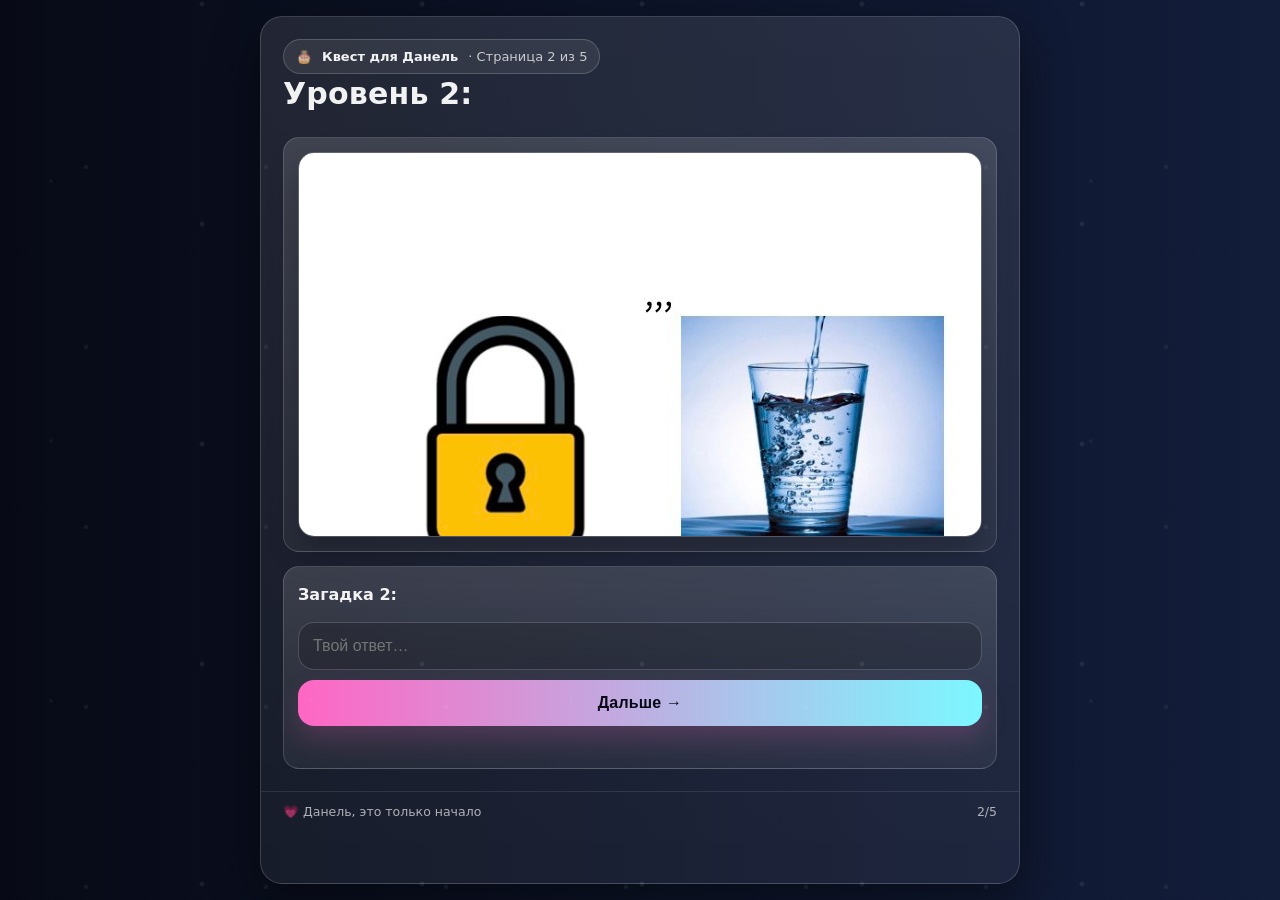
==== page2.html @ ca272400 "Add files via upload" ====
<!doctype html>
<html lang="ru">
<head>
  <meta charset="utf-8" />
  <meta name="viewport" content="width=device-width,initial-scale=1" />
  <title>Квест для Данель — 2/5</title>
  <link rel="stylesheet" href="styles.css" />
</head>
<body class="bg-sparkles">
  <main class="wrap">
    <section class="card">
      <div class="header">
        <div>
          <div class="badge">🎂 <b>Квест для Данель</b> · Страница 2 из 5</div>
          <h1>Уровень 2:</h1>
        </div>
      </div>

      <div class="content">
        <div class="panel">
          <div class="video">
            <img src="locker.jpg" alt="">
          </div>
        </div>

        <div class="panel">
          <div class="riddle">
            <b>Загадка 2:</b><br/>
          </div>

          <form class="formRow" data-quest data-next="page3.html" data-answer="9pi">
            <input type="text" placeholder="Твой ответ…" autocomplete="off" />
            <button type="submit">Дальше →</button>
          </form>
          <div class="msg"></div>

        </div>
      </div>

      <div class="footer">
        <span>💗 Данель, это только начало</span>
        <span>2/5</span>
      </div>
    </section>
  </main>

  <script src="script.js"></script>
</body>
</html>
---- styles.css ----
:root{
  --bg1:#070a16;
  --bg2:#121d3a;
  --card: rgba(255,255,255,.10);
  --card2: rgba(255,255,255,.14);
  --text: rgba(255,255,255,.94);
  --muted: rgba(255,255,255,.74);
  --accent:#ff66c4;
  --accent2:#7cf7ff;
  --danger:#ff4d4d;
  --ok:#6dff8b;

  --radius: 22px;
  --shadow: 0 18px 50px rgba(0,0,0,.45);
  --border: 1px solid rgba(255,255,255,.16);

  /* mobile spacing */
  --pad: 16px;
  --gap: 14px;
}

*{ box-sizing:border-box; -webkit-tap-highlight-color: transparent; }
html,body{ height:100%; }
body{
  margin:0;
  font-family: ui-sans-serif, system-ui, -apple-system, Segoe UI, Roboto, Arial, "Noto Sans";
  color: var(--text);
  background:
    linear-gradient(90deg, var(--bg1), var(--bg2));
  overflow-x:hidden;
}

/* subtle sparkles */
.bg-sparkles::before{
  content:"";
  position:fixed;
  inset:-40px;
  background:
    radial-gradient(circle at 10% 20%, rgba(255,255,255,.09) 0 2px, transparent 3px) 0 0/220px 220px,
    radial-gradient(circle at 70% 15%, rgba(255,255,255,.07) 0 1.5px, transparent 3px) 0 0/180px 180px,
    radial-gradient(circle at 35% 85%, rgba(255,255,255,.06) 0 1px, transparent 3px) 0 0/260px 260px;
  pointer-events:none;
  opacity:.85;
}

.wrap{
  min-height:100%;
  padding:
    calc(var(--pad) + env(safe-area-inset-top))
    var(--pad)
    calc(var(--pad) + env(safe-area-inset-bottom));
  display:flex;
  justify-content:center;
}

.card{
  width: 100%;
  max-width: 560px; /* phone-friendly */
  background: linear-gradient(180deg, var(--card), rgba(255,255,255,.06));
  border: var(--border);
  box-shadow: var(--shadow);
  border-radius: var(--radius);
  overflow:hidden;
}

/* top header */
.header{
  padding: 18px 18px 10px;
  display:flex;
  flex-direction:column;
  gap: 10px;
}

.badgeRow{
  display:flex;
  gap:10px;
  flex-wrap:wrap;
  align-items:center;
}

.badge{
  display:inline-flex;
  align-items:center;
  gap:10px;
  padding: 10px 12px;
  border-radius: 999px;
  border: 1px solid rgba(255,255,255,.18);
  background: rgba(255,255,255,.08);
  color: var(--muted);
  font-size: 13px;
  line-height: 1;
}
.badge b{ color: var(--text); font-weight:800; }

h1{
  margin: 2px 0 0;
  font-size: 24px;
  letter-spacing:.2px;
}
.subtitle{
  margin: 4px 0 0;
  color: var(--muted);
  line-height: 1.6;
  font-size: 15px;
}

/* main content stack (mobile-first) */
.content{
  padding: 12px 18px 18px;
  display:flex;
  flex-direction:column;
  gap: var(--gap);
}

.panel{
  background: linear-gradient(180deg, var(--card2), rgba(255,255,255,.06));
  border: var(--border);
  border-radius: calc(var(--radius) - 6px);
  padding: 14px;
}

.video{
  width:100%;
  aspect-ratio: 16 / 9;
  border-radius: 16px;
  overflow:hidden;
  border: 1px solid rgba(255,255,255,.18);
  box-shadow: 0 14px 30px rgba(0,0,0,.25);
}
.video iframe{ width:100%; height:100%; border:0; }

.riddle{
  font-size: 16px;
  line-height: 1.7;
}
.riddle b{ font-weight:900; }

.hint{
  margin-top: 10px;
  font-size: 13px;
  color: var(--muted);
  line-height: 1.5;
}

/* input + button: big, thumb-friendly */
.formRow{
  margin-top: 14px;
  display:flex;
  flex-direction:column;
  gap: 10px;
}

input[type="text"]{
  width:100%;
  padding: 14px 14px;
  border-radius: 16px;
  border: 1px solid rgba(255,255,255,.18);
  background: rgba(0,0,0,.18);
  color: var(--text);
  font-size: 16px; /* prevents iOS zoom */
  outline:none;
}

input[type="text"]:focus{
  border-color: rgba(255,102,196,.55);
  box-shadow: 0 0 0 4px rgba(255,102,196,.22);
}

button{
  width:100%;
  padding: 14px 16px;
  border: none;
  border-radius: 16px;
  font-weight: 900;
  letter-spacing:.2px;
  font-size: 16px;
  color:#070a16;
  background: linear-gradient(90deg, var(--accent), var(--accent2));
  box-shadow: 0 12px 26px rgba(255,102,196,.18);
  transition: transform .12s ease, filter .12s ease;
}
button:active{ transform: scale(.99); filter: brightness(.98); }

.msg{
  margin-top: 10px;
  min-height: 18px;
  font-size: 14px;
  color: var(--muted);
}
.msg.ok{ color: var(--ok); }
.msg.bad{ color: var(--danger); }

/* footer */
.footer{
  padding: 12px 18px 16px;
  border-top: 1px solid rgba(255,255,255,.10);
  display:flex;
  justify-content:space-between;
  flex-wrap:wrap;
  gap: 10px;
  font-size: 12.5px;
  color: rgba(255,255,255,.65);
}

/* final page extras */
.bigCenter{
  text-align:center;
}
.bigCenter h2{
  margin: 0;
  font-size: 20px;
}
.bigCenter p{
  margin: 10px 0 0;
  color: var(--muted);
  line-height: 1.65;
  font-size: 15px;
}

.gridGifts{
  margin-top: 14px;
  display:grid;
  grid-template-columns: 1fr;
  gap: 10px;
}
.gift{
  padding: 14px;
  border-radius: 18px;
  border: 1px solid rgba(255,255,255,.16);
  background: rgba(255,255,255,.08);
  text-align:left;
}
.gift b{ display:block; margin-bottom:6px; }

/* optional: make it a bit wider on tablets */
@media (min-width: 720px){
  .card{ max-width: 760px; }
  h1{ font-size: 30px; }
  .content{ padding: 14px 22px 22px; }
  .header{ padding: 22px 22px 12px; }
  .footer{ padding: 12px 22px 18px; }
}
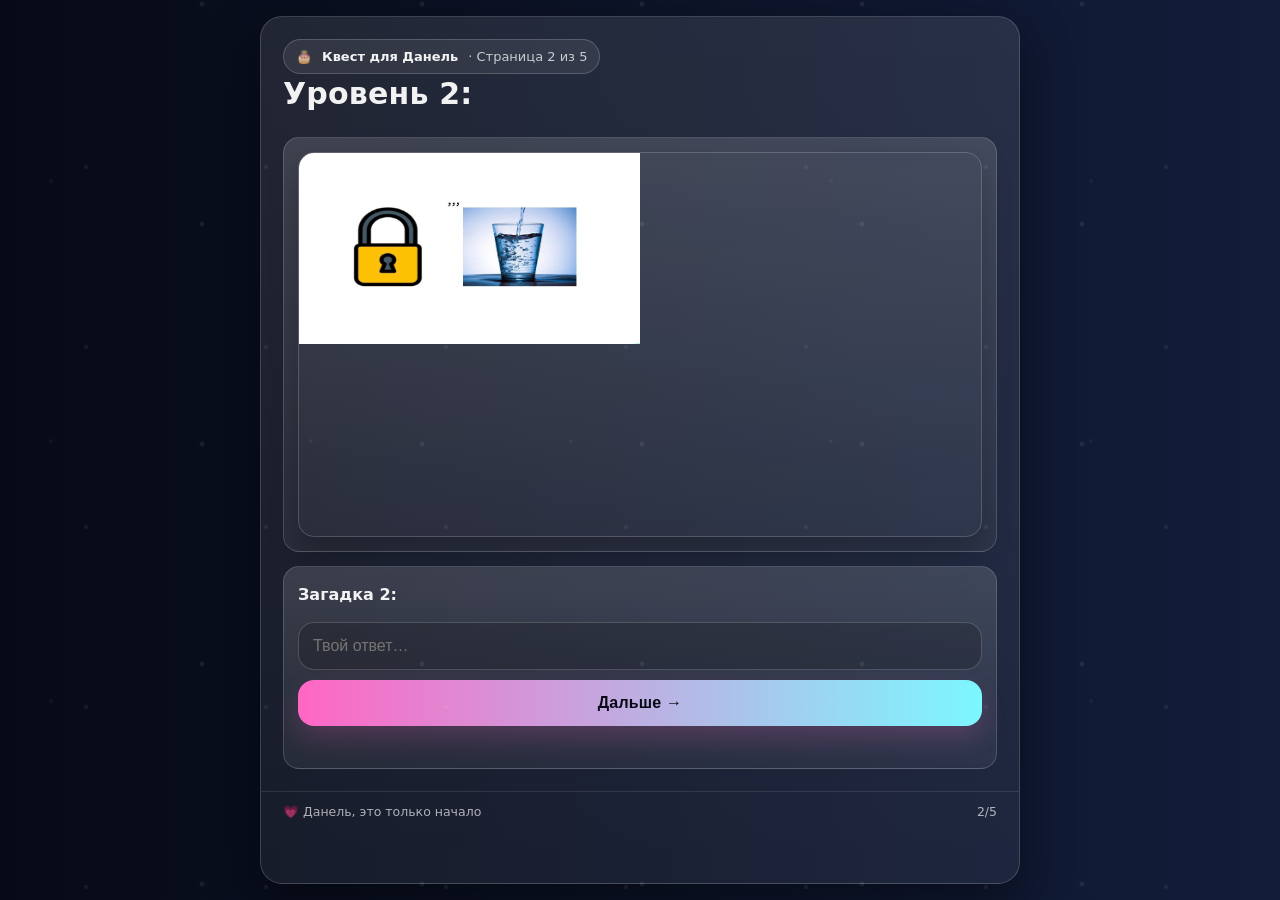
==== commit 25a93c7e: "Update page2.html" ====
--- a/page2.html
+++ b/page2.html
@@ -19,7 +19,7 @@
       <div class="content">
         <div class="panel">
           <div class="video">
-            <img src="locker.jpg" alt="">
+            <img src="locker.jpg" alt="" style="height: 50%; width: 50%;">
           </div>
         </div>
 
@@ -47,3 +47,4 @@
   <script src="script.js"></script>
 </body>
 </html>
+
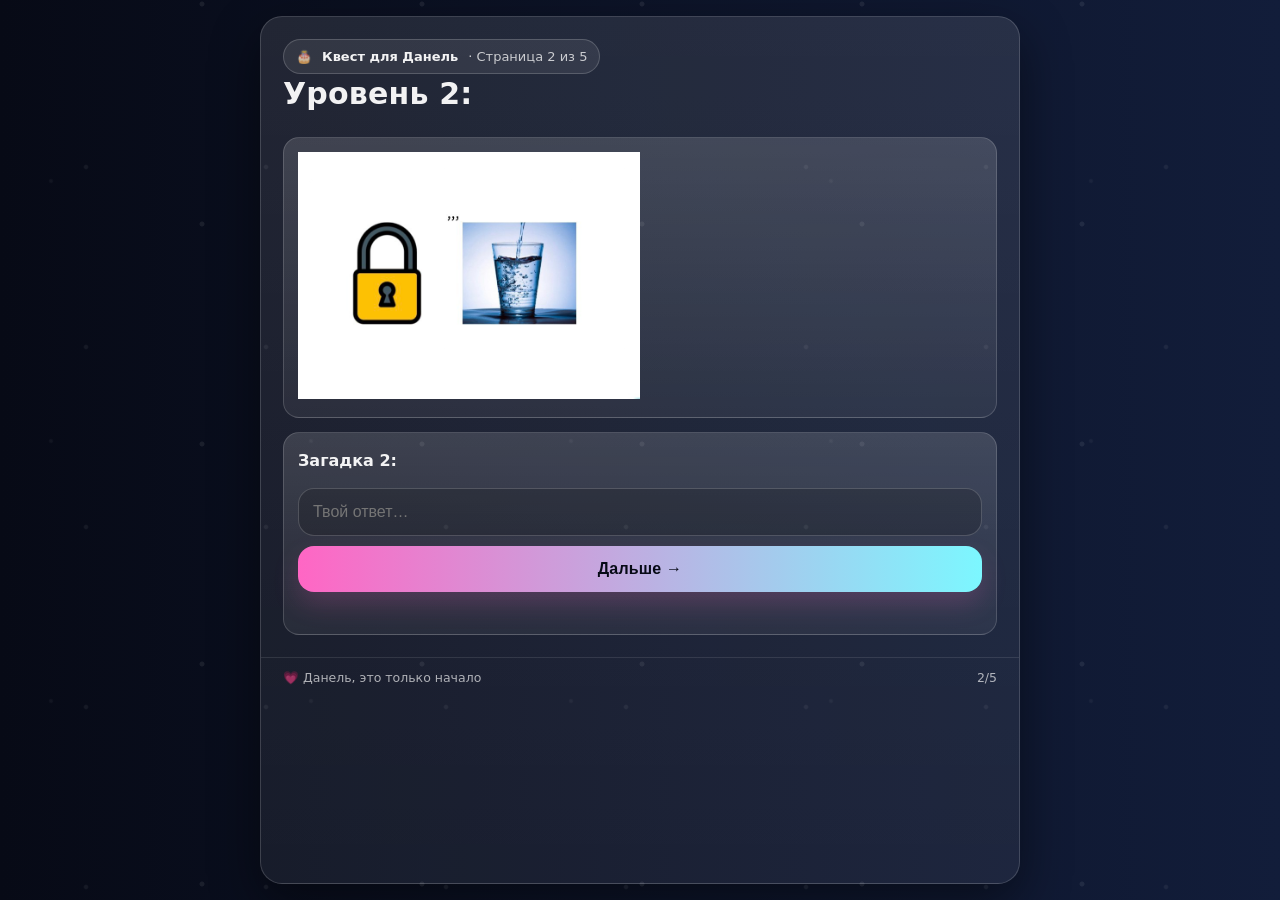
==== commit 03fbd81a: "Update page2.html" ====
--- a/page2.html
+++ b/page2.html
@@ -18,9 +18,7 @@
 
       <div class="content">
         <div class="panel">
-          <div class="video">
             <img src="locker.jpg" alt="" style="height: 50%; width: 50%;">
-          </div>
         </div>
 
         <div class="panel">
@@ -48,3 +46,4 @@
 </body>
 </html>
 
+
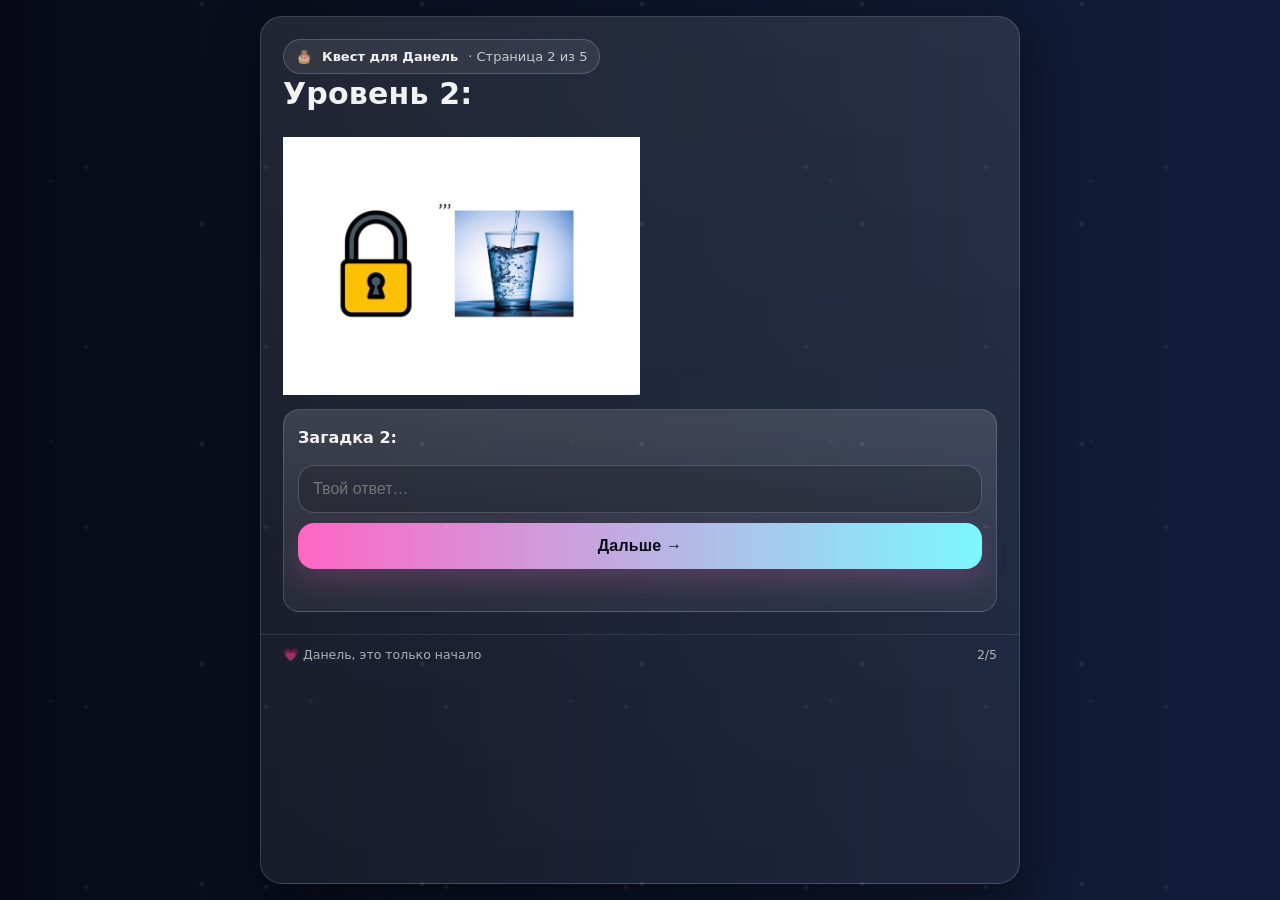
==== commit 8b748c72: "Update page2.html" ====
--- a/page2.html
+++ b/page2.html
@@ -17,9 +17,7 @@
       </div>
 
       <div class="content">
-        <div class="panel">
             <img src="locker.jpg" alt="" style="height: 50%; width: 50%;">
-        </div>
 
         <div class="panel">
           <div class="riddle">
@@ -47,3 +45,4 @@
 </html>
 
 
+
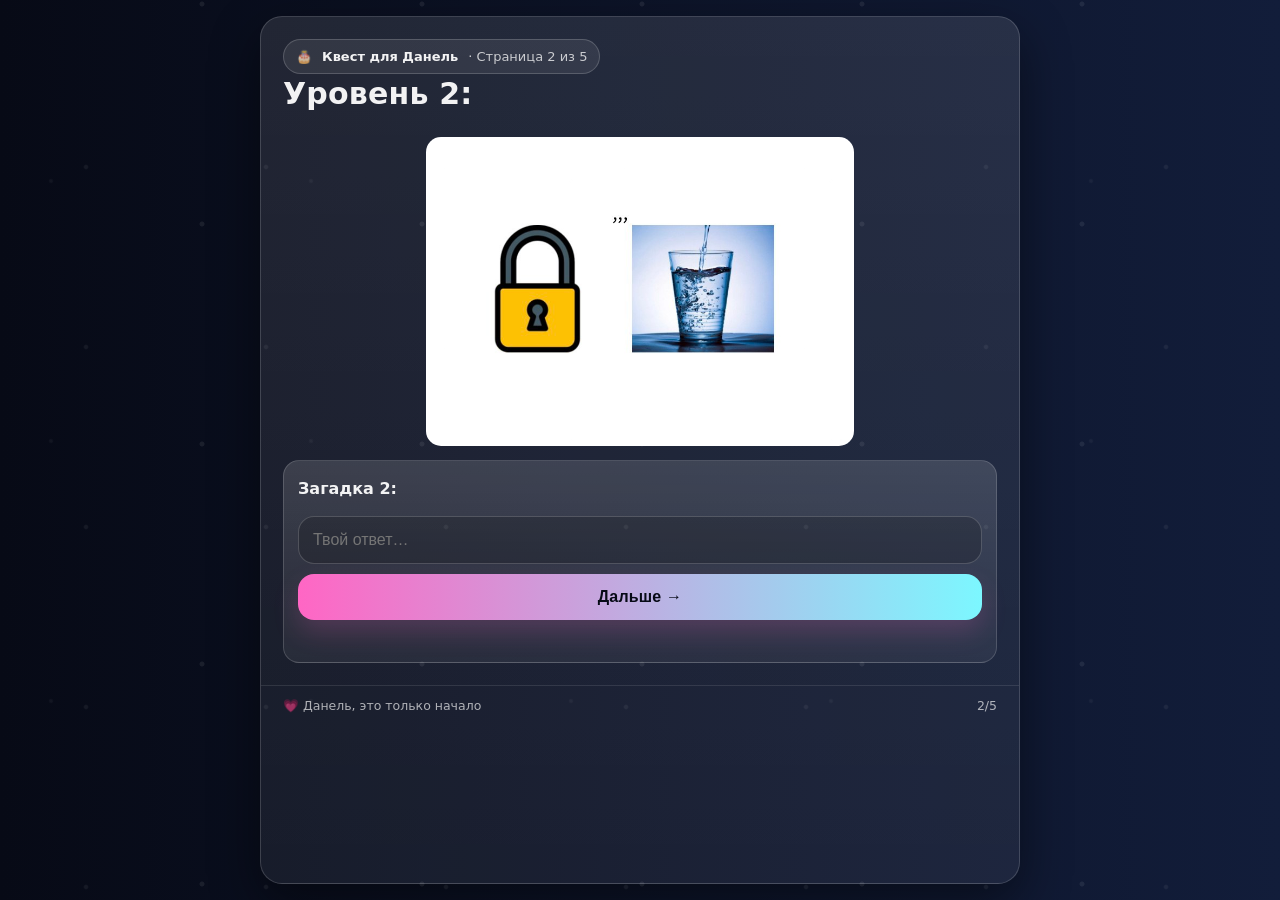
==== commit 0962a562: "Update page2.html" ====
--- a/page2.html
+++ b/page2.html
@@ -17,7 +17,7 @@
       </div>
 
       <div class="content">
-            <img src="locker.jpg" alt="" style="height: 50%; width: 50%;">
+            <img src="locker.jpg" alt="" style="border-radius: 15px; height: 60%; width: 60%; align-self:center;"">
 
         <div class="panel">
           <div class="riddle">
@@ -46,3 +46,4 @@
 
 
 
+
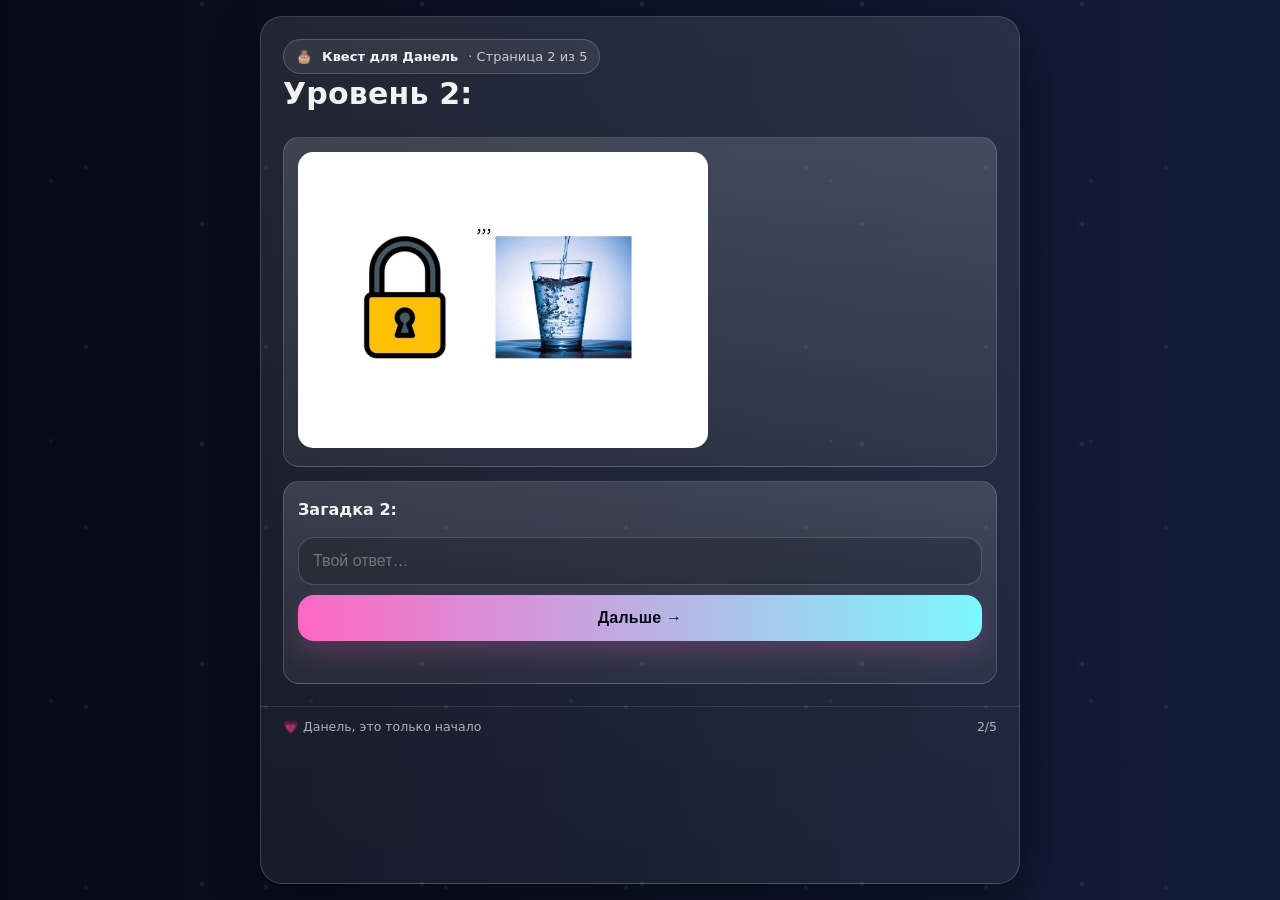
==== commit 1375b64b: "Update page2.html" ====
--- a/page2.html
+++ b/page2.html
@@ -17,7 +17,9 @@
       </div>
 
       <div class="content">
+         <div class="panel">
             <img src="locker.jpg" alt="" style="border-radius: 15px; height: 60%; width: 60%; align-self:center;"">
+         </div>
 
         <div class="panel">
           <div class="riddle">
@@ -47,3 +49,4 @@
 
 
 
+
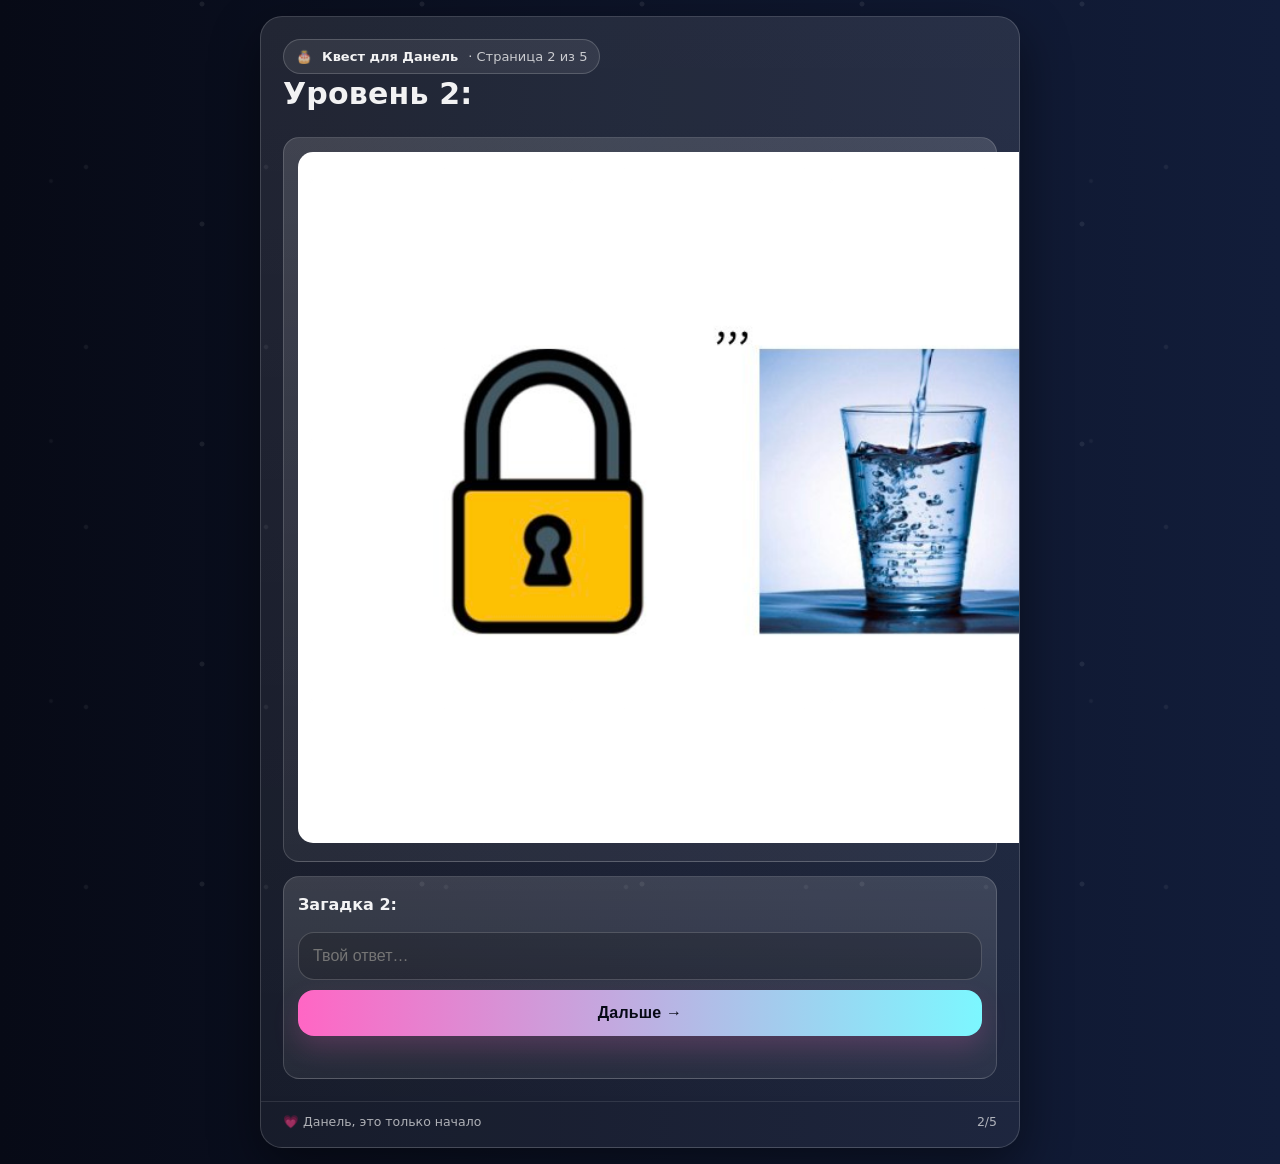
==== commit a95cfbda: "Update page2.html" ====
--- a/page2.html
+++ b/page2.html
@@ -18,7 +18,7 @@
 
       <div class="content">
          <div class="panel">
-            <img src="locker.jpg" alt="" style="border-radius: 15px; height: 60%; width: 60%; align-self:center;"">
+            <img src="locker.jpg" alt="" style="border-radius: 15px; height: 140%; width: 140%; align-self:center;"">
          </div>
 
         <div class="panel">
@@ -50,3 +50,4 @@
 
 
 
+
